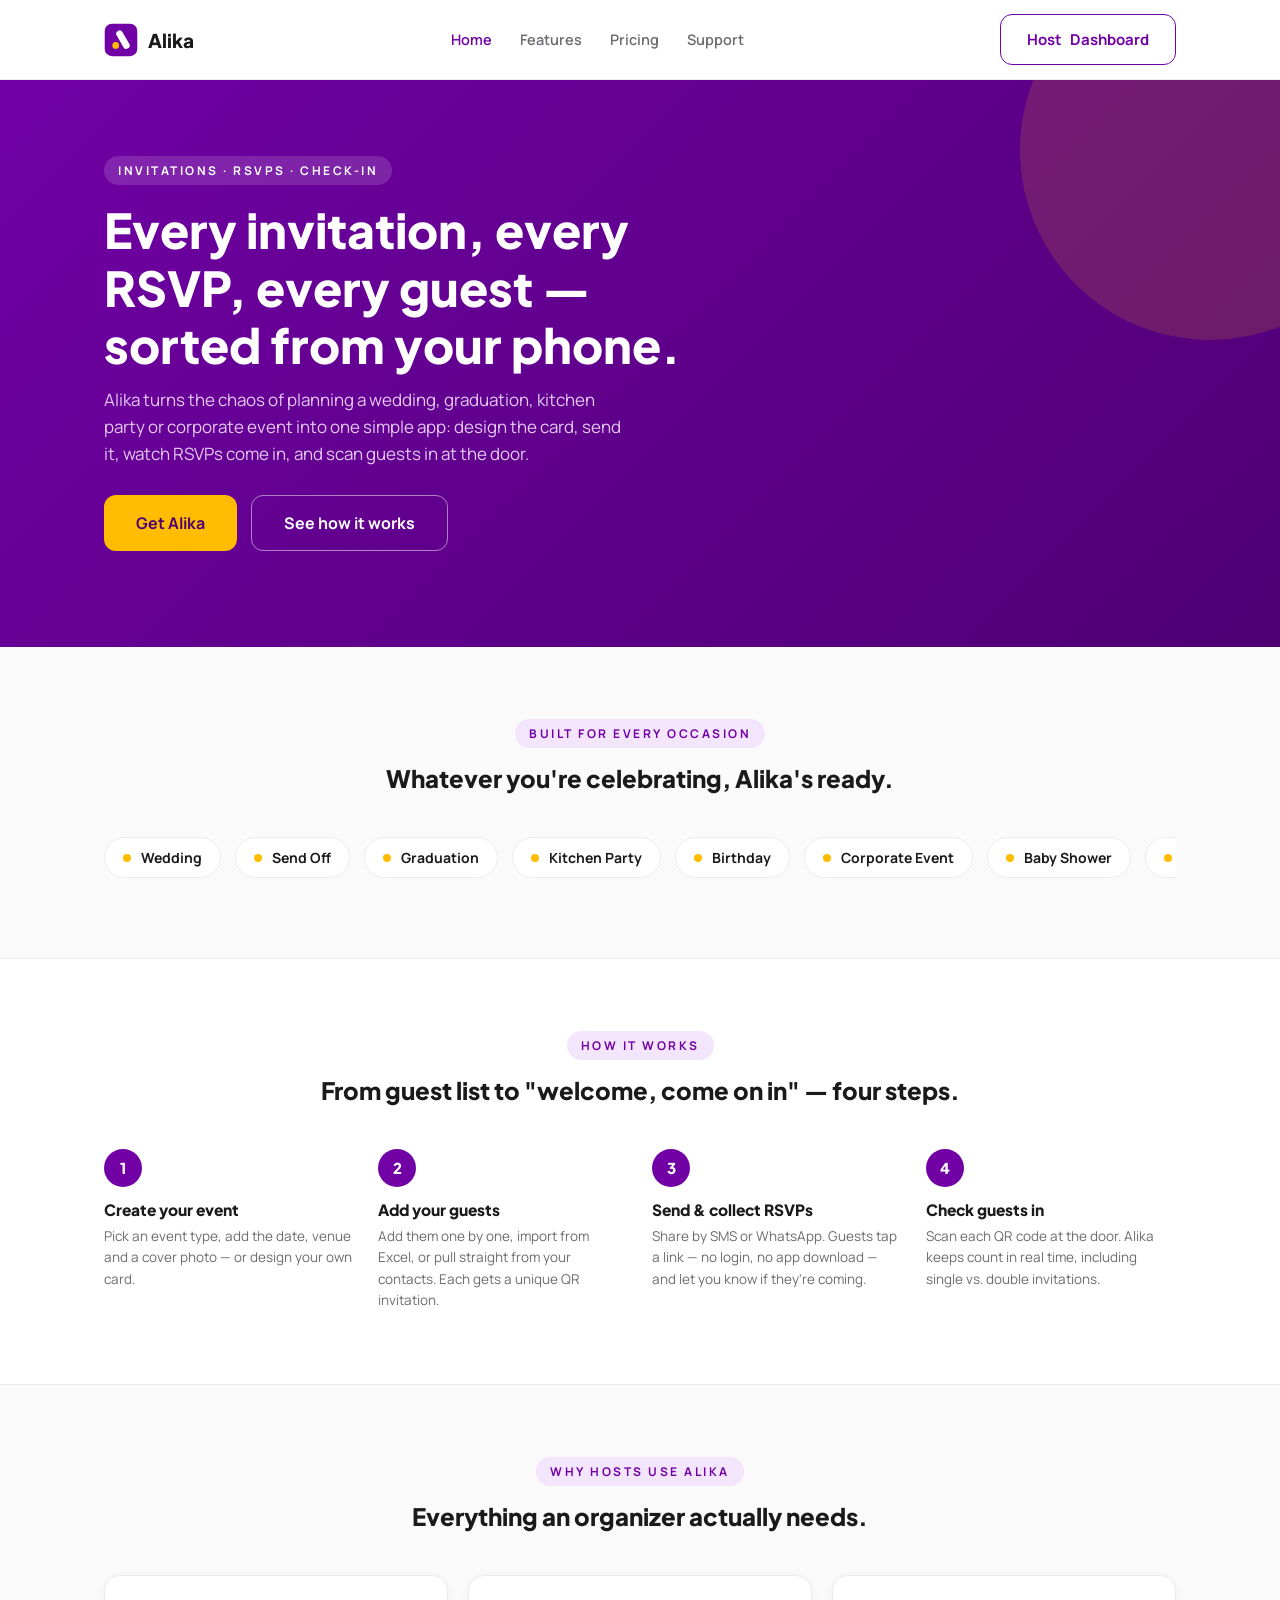
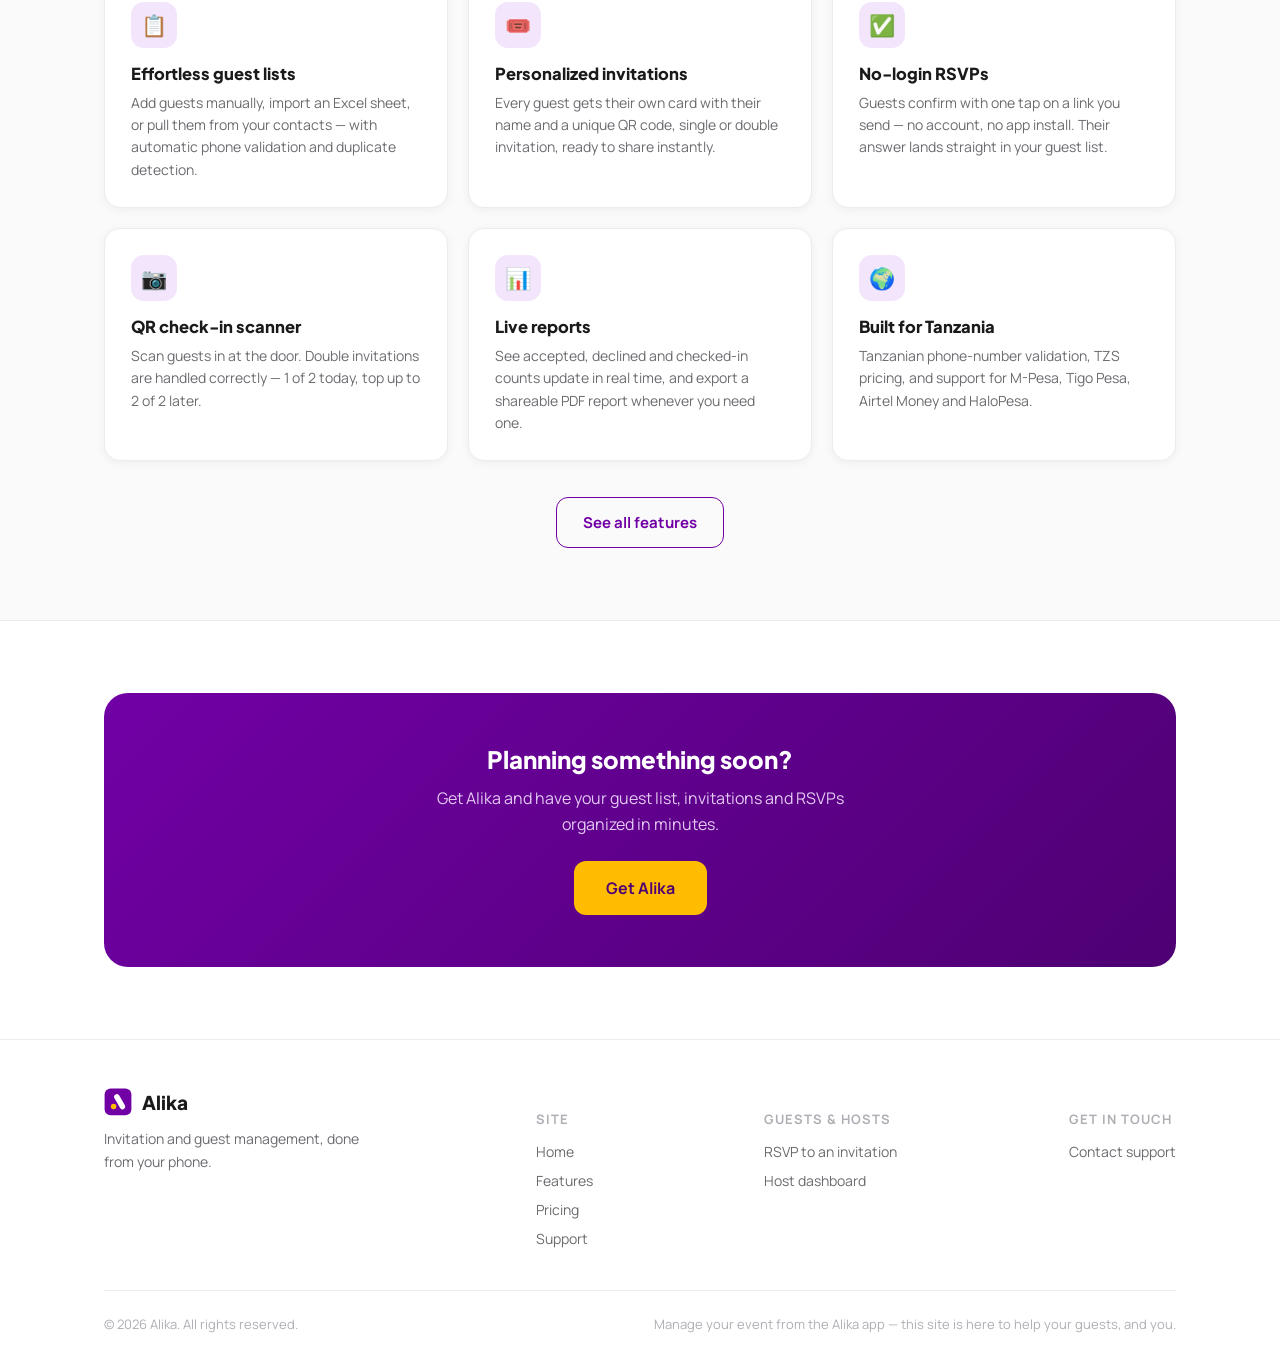
==== index.html @ 84615968 "Add files via upload" ====
<!DOCTYPE html>
<html lang="en">
<head>
<meta charset="UTF-8" />
<meta name="viewport" content="width=device-width, initial-scale=1.0" />
<title>Alika — Effortless invitations & RSVPs for your event</title>
<meta name="description" content="Alika helps you design invitations, manage your guest list, collect RSVPs and check guests in at the door — all from your phone." />
<link rel="stylesheet" href="assets/css/style.css" />
</head>
<body>

<header class="site-header">
  <nav class="nav container">
    <a href="index.html" class="brand">
      <svg width="34" height="34" viewBox="0 0 288 288" aria-hidden="true">
        <rect x="6.22" y="5.37" width="275.56" height="275.56" rx="61.67" ry="61.67" fill="#7100A5"/>
        <circle cx="98.98" cy="190.25" r="28.35" fill="#FFBC00"/>
        <g transform="translate(-49.05 99.25) rotate(-30)">
          <rect x="132.33" y="56.11" width="56.69" height="170.08" rx="28.35" ry="28.35" fill="#fff"/>
        </g>
      </svg>
      Alika
    </a>
    <div class="nav-links">
      <a href="index.html" data-page="index.html">Home</a>
      <a href="features.html" data-page="features.html">Features</a>
      <a href="pricing.html" data-page="pricing.html">Pricing</a>
      <a href="support.html" data-page="support.html">Support</a>
    </div>
    <div class="nav-cta">
      <a href="dashboard.html" class="btn btn-outline"><span class="full">Host </span>Dashboard</a>
      <button class="nav-toggle" aria-label="Toggle menu"><span></span><span></span><span></span></button>
    </div>
  </nav>
</header>

<section class="hero">
  <div class="container">
    <div class="hero-inner">
      <span class="eyebrow">Invitations · RSVPs · Check-in</span>
      <h1>Every invitation, every RSVP, every guest — sorted from your phone.</h1>
      <p class="lead">Alika turns the chaos of planning a wedding, graduation, kitchen party or corporate event into one simple app: design the card, send it, watch RSVPs come in, and scan guests in at the door.</p>
      <div class="hero-actions">
        <a href="support.html#get-alika" class="btn btn-gold btn-lg">Get Alika</a>
        <a href="features.html" class="btn btn-outline btn-lg" style="border-color:rgba(255,255,255,0.5); color:#fff;">See how it works</a>
      </div>
    </div>
  </div>
</section>

<section>
  <div class="container">
    <div class="section-head center">
      <span class="eyebrow">Built for every occasion</span>
      <h2>Whatever you're celebrating, Alika's ready.</h2>
    </div>
    <div class="type-strip">
      <div class="type-chip"><span class="dot"></span>Wedding</div>
      <div class="type-chip"><span class="dot"></span>Send Off</div>
      <div class="type-chip"><span class="dot"></span>Graduation</div>
      <div class="type-chip"><span class="dot"></span>Kitchen Party</div>
      <div class="type-chip"><span class="dot"></span>Birthday</div>
      <div class="type-chip"><span class="dot"></span>Corporate Event</div>
      <div class="type-chip"><span class="dot"></span>Baby Shower</div>
      <div class="type-chip"><span class="dot"></span>Conference</div>
      <div class="type-chip"><span class="dot"></span>Anniversary</div>
      <div class="type-chip"><span class="dot"></span>+ anything else</div>
    </div>
  </div>
</section>

<section style="background:#fff; border-top:1px solid var(--border); border-bottom:1px solid var(--border);">
  <div class="container">
    <div class="section-head center">
      <span class="eyebrow">How it works</span>
      <h2>From guest list to "welcome, come on in" — four steps.</h2>
    </div>
    <div class="steps">
      <div class="step">
        <div class="step-num">1</div>
        <h4>Create your event</h4>
        <p>Pick an event type, add the date, venue and a cover photo — or design your own card.</p>
      </div>
      <div class="step">
        <div class="step-num">2</div>
        <h4>Add your guests</h4>
        <p>Add them one by one, import from Excel, or pull straight from your contacts. Each gets a unique QR invitation.</p>
      </div>
      <div class="step">
        <div class="step-num">3</div>
        <h4>Send &amp; collect RSVPs</h4>
        <p>Share by SMS or WhatsApp. Guests tap a link — no login, no app download — and let you know if they're coming.</p>
      </div>
      <div class="step">
        <div class="step-num">4</div>
        <h4>Check guests in</h4>
        <p>Scan each QR code at the door. Alika keeps count in real time, including single vs. double invitations.</p>
      </div>
    </div>
  </div>
</section>

<section>
  <div class="container">
    <div class="section-head center">
      <span class="eyebrow">Why hosts use Alika</span>
      <h2>Everything an organizer actually needs.</h2>
    </div>
    <div class="grid grid-3">
      <div class="card feature-card">
        <div class="feature-icon">📋</div>
        <h3>Effortless guest lists</h3>
        <p>Add guests manually, import an Excel sheet, or pull them from your contacts — with automatic phone validation and duplicate detection.</p>
      </div>
      <div class="card feature-card">
        <div class="feature-icon">🎟️</div>
        <h3>Personalized invitations</h3>
        <p>Every guest gets their own card with their name and a unique QR code, single or double invitation, ready to share instantly.</p>
      </div>
      <div class="card feature-card">
        <div class="feature-icon">✅</div>
        <h3>No-login RSVPs</h3>
        <p>Guests confirm with one tap on a link you send — no account, no app install. Their answer lands straight in your guest list.</p>
      </div>
      <div class="card feature-card">
        <div class="feature-icon">📷</div>
        <h3>QR check-in scanner</h3>
        <p>Scan guests in at the door. Double invitations are handled correctly — 1 of 2 today, top up to 2 of 2 later.</p>
      </div>
      <div class="card feature-card">
        <div class="feature-icon">📊</div>
        <h3>Live reports</h3>
        <p>See accepted, declined and checked-in counts update in real time, and export a shareable PDF report whenever you need one.</p>
      </div>
      <div class="card feature-card">
        <div class="feature-icon">🌍</div>
        <h3>Built for Tanzania</h3>
        <p>Tanzanian phone-number validation, TZS pricing, and support for M-Pesa, Tigo Pesa, Airtel Money and HaloPesa.</p>
      </div>
    </div>
    <div class="text-center" style="margin-top:36px;">
      <a href="features.html" class="btn btn-outline">See all features</a>
    </div>
  </div>
</section>

<section style="background:#fff; border-top:1px solid var(--border);">
  <div class="container">
    <div class="cta-band">
      <h2>Planning something soon?</h2>
      <p>Get Alika and have your guest list, invitations and RSVPs organized in minutes.</p>
      <div class="hero-actions" style="justify-content:center; margin-top:24px;">
        <a href="support.html#get-alika" class="btn btn-gold btn-lg">Get Alika</a>
      </div>
    </div>
  </div>
</section>

<footer class="site-footer">
  <div class="container">
    <div class="footer-grid">
      <div class="footer-col" style="max-width:260px;">
        <div class="brand" style="margin-bottom:12px;">
          <svg width="28" height="28" viewBox="0 0 288 288" aria-hidden="true">
            <rect x="6.22" y="5.37" width="275.56" height="275.56" rx="61.67" ry="61.67" fill="#7100A5"/>
            <circle cx="98.98" cy="190.25" r="28.35" fill="#FFBC00"/>
            <g transform="translate(-49.05 99.25) rotate(-30)"><rect x="132.33" y="56.11" width="56.69" height="170.08" rx="28.35" ry="28.35" fill="#fff"/></g>
          </svg>
          Alika
        </div>
        <p style="margin-bottom:0;">Invitation and guest management, done from your phone.</p>
      </div>
      <div class="footer-col">
        <h5>Site</h5>
        <a href="index.html">Home</a>
        <a href="features.html">Features</a>
        <a href="pricing.html">Pricing</a>
        <a href="support.html">Support</a>
      </div>
      <div class="footer-col">
        <h5>Guests &amp; hosts</h5>
        <a href="rsvp.html">RSVP to an invitation</a>
        <a href="dashboard.html">Host dashboard</a>
      </div>
      <div class="footer-col">
        <h5>Get in touch</h5>
        <a href="support.html">Contact support</a>
      </div>
    </div>
    <div class="footer-bottom">
      <span>© 2026 Alika. All rights reserved.</span>
      <span>Manage your event from the Alika app — this site is here to help your guests, and you.</span>
    </div>
  </div>
</footer>

<script src="assets/js/site.js"></script>
</body>
</html>
---- assets/css/style.css ----
/* ============================================================
   Alika marketing site — shared styles
   Brand palette matches src/theme/colors.ts in the Alika app.
   ============================================================ */

@import url('https://fonts.googleapis.com/css2?family=Plus+Jakarta+Sans:wght@500;600;700;800&family=Manrope:wght@400;500;600;700&display=swap');

:root {
  --purple: #7100A5;
  --purple-dark: #4E0073;
  --purple-tint: #F3E5FB;
  --gold: #FFBC00;
  --gold-tint: #FFF6DC;

  --white: #FFFFFF;
  --bg: #FAFAFA;

  --text-primary: #1A1A1A;
  --text-secondary: #6B6B70;
  --text-muted: #B0AEB5;

  --green: #1F9D55;
  --green-tint: #E8F8EE;
  --red: #E0364A;
  --red-tint: #FDEAEC;

  --border: #ECECEE;

  --radius-card: 16px;
  --radius-btn: 12px;
  --shadow-card: 0 2px 10px rgba(26, 26, 26, 0.05);
  --shadow-pop: 0 12px 32px rgba(113, 0, 165, 0.16);
}

* { box-sizing: border-box; }
html { scroll-behavior: smooth; }
body {
  margin: 0;
  font-family: 'Manrope', sans-serif;
  color: var(--text-primary);
  background: var(--bg);
  -webkit-font-smoothing: antialiased;
}
img { max-width: 100%; display: block; }
a { color: inherit; text-decoration: none; }
h1, h2, h3, h4 {
  font-family: 'Plus Jakarta Sans', sans-serif;
  font-weight: 800;
  line-height: 1.2;
  margin: 0 0 12px;
}
p { line-height: 1.6; margin: 0 0 16px; color: var(--text-secondary); }

.container {
  width: 100%;
  max-width: 1120px;
  margin: 0 auto;
  padding: 0 24px;
}

.eyebrow {
  display: inline-block;
  font-family: 'Manrope', sans-serif;
  font-weight: 700;
  font-size: 12px;
  letter-spacing: 2.5px;
  text-transform: uppercase;
  color: var(--purple);
  background: var(--purple-tint);
  padding: 6px 14px;
  border-radius: 999px;
  margin-bottom: 16px;
}

/* ---------- buttons ---------- */
.btn {
  display: inline-flex;
  align-items: center;
  justify-content: center;
  gap: 8px;
  font-family: 'Manrope', sans-serif;
  font-weight: 700;
  font-size: 15px;
  padding: 14px 26px;
  border-radius: var(--radius-btn);
  border: none;
  cursor: pointer;
  transition: transform .15s ease, box-shadow .15s ease, background .15s ease;
  white-space: nowrap;
}
.btn:active { transform: scale(0.98); }
.btn-primary { background: var(--purple); color: #fff; box-shadow: var(--shadow-pop); }
.btn-primary:hover { background: #5c0086; }
.btn-gold { background: var(--gold); color: var(--purple-dark); }
.btn-gold:hover { background: #e6a900; }
.btn-outline { background: transparent; color: var(--purple); border: 1.5px solid var(--purple); }
.btn-outline:hover { background: var(--purple-tint); }
.btn-ghost { background: transparent; color: var(--text-primary); }
.btn-block { width: 100%; }
.btn-lg { padding: 16px 32px; font-size: 16px; }

/* ---------- nav ---------- */
.site-header {
  position: sticky;
  top: 0;
  z-index: 100;
  background: rgba(255,255,255,0.9);
  backdrop-filter: saturate(180%) blur(10px);
  border-bottom: 1px solid var(--border);
}
.nav {
  display: flex;
  align-items: center;
  justify-content: space-between;
  padding: 14px 24px;
}
.brand { display: flex; align-items: center; gap: 10px; font-family: 'Plus Jakarta Sans', sans-serif; font-weight: 800; font-size: 19px; color: var(--text-primary); }
.brand svg { display: block; }
.nav-links { display: flex; align-items: center; gap: 28px; }
.nav-links a { font-weight: 600; font-size: 14.5px; color: var(--text-secondary); padding: 8px 0; }
.nav-links a:hover, .nav-links a.active { color: var(--purple); }
.nav-cta { display: flex; align-items: center; gap: 12px; }
.nav-toggle {
  display: none;
  background: none; border: none; cursor: pointer; padding: 6px;
}
.nav-toggle span { display: block; width: 22px; height: 2px; background: var(--text-primary); margin: 5px 0; border-radius: 2px; }

@media (max-width: 860px) {
  .nav-links { position: fixed; top: 64px; left: 0; right: 0; background: #fff; flex-direction: column; align-items: flex-start; padding: 18px 24px 26px; gap: 6px; border-bottom: 1px solid var(--border); box-shadow: var(--shadow-card); transform: translateY(-8px); opacity: 0; pointer-events: none; transition: all .2s ease; }
  .nav-links.open { transform: translateY(0); opacity: 1; pointer-events: auto; }
  .nav-links a { width: 100%; padding: 10px 0; }
  .nav-toggle { display: block; }
  .nav-cta .btn { padding: 10px 16px; font-size: 13.5px; }
  .nav-cta .btn span.full { display: none; }
}

/* ---------- hero ---------- */
.hero {
  background: linear-gradient(135deg, var(--purple) 0%, var(--purple-dark) 100%);
  color: #fff;
  padding: 76px 0 96px;
  position: relative;
  overflow: hidden;
}
.hero::after {
  content: "";
  position: absolute;
  right: -120px; top: -120px;
  width: 380px; height: 380px;
  border-radius: 50%;
  background: rgba(255, 188, 0, 0.14);
}
.hero-inner { position: relative; z-index: 1; max-width: 640px; }
.hero h1 { font-size: clamp(32px, 5vw, 48px); color: #fff; }
.hero .eyebrow { background: rgba(255,255,255,0.14); color: #fff; }
.hero p.lead { color: #E4C9F2; font-size: 17px; max-width: 520px; }
.hero-actions { display: flex; gap: 14px; flex-wrap: wrap; margin-top: 28px; }

/* ---------- sections ---------- */
section { padding: 72px 0; }
.section-head { max-width: 640px; margin-bottom: 44px; }
.section-head.center { margin-left: auto; margin-right: auto; text-align: center; }

/* ---------- event type strip ---------- */
.type-strip { display: flex; gap: 14px; overflow-x: auto; padding-bottom: 8px; scrollbar-width: thin; }
.type-chip {
  flex: 0 0 auto;
  display: flex; align-items: center; gap: 10px;
  background: #fff; border: 1px solid var(--border); border-radius: 999px;
  padding: 10px 18px; font-weight: 700; font-size: 14px; color: var(--text-primary);
}
.type-chip .dot { width: 8px; height: 8px; border-radius: 50%; background: var(--gold); }

/* ---------- feature grid ---------- */
.grid { display: grid; gap: 20px; }
.grid-3 { grid-template-columns: repeat(3, 1fr); }
.grid-2 { grid-template-columns: repeat(2, 1fr); }
@media (max-width: 860px) { .grid-3, .grid-2 { grid-template-columns: 1fr; } }

.card {
  background: #fff;
  border: 1px solid var(--border);
  border-radius: var(--radius-card);
  padding: 26px;
  box-shadow: var(--shadow-card);
}
.feature-icon {
  width: 46px; height: 46px; border-radius: 13px;
  background: var(--purple-tint);
  display: flex; align-items: center; justify-content: center;
  font-size: 21px; margin-bottom: 16px;
}
.feature-card h3 { font-size: 16.5px; margin-bottom: 8px; }
.feature-card p { font-size: 14px; margin-bottom: 0; }

/* ---------- how it works ---------- */
.steps { display: grid; grid-template-columns: repeat(4, 1fr); gap: 24px; counter-reset: step; }
@media (max-width: 860px) { .steps { grid-template-columns: 1fr; } }
.step { position: relative; padding-left: 0; }
.step-num {
  width: 38px; height: 38px; border-radius: 50%;
  background: var(--purple); color: #fff;
  display: flex; align-items: center; justify-content: center;
  font-family: 'Plus Jakarta Sans', sans-serif; font-weight: 800; font-size: 15px;
  margin-bottom: 14px;
}
.step h4 { font-size: 15.5px; margin-bottom: 6px; }
.step p { font-size: 13.5px; margin-bottom: 0; }

/* ---------- stat cards ---------- */
.stat-card {
  background: #fff; border: 1px solid var(--border); border-radius: 14px;
  padding: 18px; flex: 1; min-width: 130px;
}
.stat-value { font-family: 'Plus Jakarta Sans', sans-serif; font-weight: 800; font-size: 26px; }
.stat-label { font-size: 12.5px; color: var(--text-secondary); font-weight: 600; margin-top: 2px; }

/* ---------- pricing ---------- */
.plan-card { position: relative; }
.plan-card.premium { border: 1.5px solid var(--gold); }
.badge-recommended {
  display: inline-flex; align-items: center; gap: 5px;
  background: var(--gold-tint); color: var(--gold);
  font-size: 11px; font-weight: 700; letter-spacing: .4px;
  padding: 5px 10px; border-radius: 8px; margin-bottom: 10px;
}
.plan-price { font-family: 'Plus Jakarta Sans', sans-serif; font-weight: 800; font-size: 22px; color: var(--gold); margin: 14px 0 4px; }
.plan-price.free { color: var(--purple); }
.plan-list { list-style: none; padding: 0; margin: 16px 0 22px; }
.plan-list li { position: relative; padding-left: 24px; font-size: 14px; color: var(--text-secondary); margin-bottom: 10px; }
.plan-list li::before { content: "✓"; position: absolute; left: 0; color: var(--green); font-weight: 700; }

.pay-grid { display: grid; grid-template-columns: repeat(3, 1fr); gap: 12px; max-width: 420px; }
@media (max-width: 500px) { .pay-grid { grid-template-columns: repeat(2, 1fr); } }
.pay-tile {
  aspect-ratio: 1.6; background: #fff; border: 1px solid var(--border); border-radius: 14px;
  display: flex; align-items: center; justify-content: center;
  font-weight: 700; font-size: 12.5px; color: var(--text-secondary); text-align: center; padding: 6px;
}

/* ---------- CTA band ---------- */
.cta-band {
  background: linear-gradient(135deg, var(--purple) 0%, var(--purple-dark) 100%);
  border-radius: 24px; color: #fff; padding: 52px 40px; text-align: center;
}
.cta-band h2 { color: #fff; }
.cta-band p { color: #E4C9F2; max-width: 480px; margin-left: auto; margin-right: auto; }

/* ---------- footer ---------- */
.site-footer { border-top: 1px solid var(--border); padding: 48px 0 28px; background: #fff; }
.footer-grid { display: flex; justify-content: space-between; flex-wrap: wrap; gap: 32px; margin-bottom: 32px; }
.footer-col h5 { font-size: 13px; text-transform: uppercase; letter-spacing: 1px; color: var(--text-muted); margin-bottom: 14px; }
.footer-col a, .footer-col p { display: block; font-size: 14px; color: var(--text-secondary); margin-bottom: 10px; }
.footer-col a:hover { color: var(--purple); }
.footer-bottom { display: flex; justify-content: space-between; flex-wrap: wrap; gap: 10px; padding-top: 24px; border-top: 1px solid var(--border); font-size: 13px; color: var(--text-muted); }

/* ---------- forms (dashboard login etc.) ---------- */
.form-field { margin-bottom: 16px; text-align: left; }
.form-field label { display: block; font-size: 13px; font-weight: 700; margin-bottom: 6px; color: var(--text-primary); }
.form-field input {
  width: 100%; padding: 13px 14px; border-radius: 10px; border: 1.5px solid var(--border);
  font-family: 'Manrope', sans-serif; font-size: 14.5px; background: #fff; color: var(--text-primary);
}
.form-field input:focus { outline: none; border-color: var(--purple); }
.form-error {
  background: var(--red-tint); color: var(--red); font-size: 13.5px; font-weight: 600;
  padding: 10px 14px; border-radius: 10px; margin-bottom: 16px; display: none;
}
.form-note { font-size: 13px; color: var(--text-muted); margin-top: 14px; text-align: center; }

/* ---------- badges ---------- */
.badge { display: inline-flex; align-items: center; gap: 5px; font-size: 12px; font-weight: 700; padding: 4px 10px; border-radius: 999px; }
.badge-accepted { background: var(--green-tint); color: var(--green); }
.badge-declined { background: var(--red-tint); color: var(--red); }
.badge-pending { background: #F0F0F2; color: var(--text-secondary); }

/* ---------- utility ---------- */
.flex { display: flex; }
.flex-wrap { flex-wrap: wrap; }
.gap-12 { gap: 12px; }
.gap-20 { gap: 20px; }
.text-center { text-align: center; }
.mt-0 { margin-top: 0; }
.hidden { display: none !important; }
.muted { color: var(--text-muted); }
.small { font-size: 13px; }

@media (max-width: 640px) {
  section { padding: 52px 0; }
  .hero { padding: 56px 0 72px; }
  .cta-band { padding: 40px 24px; }
}
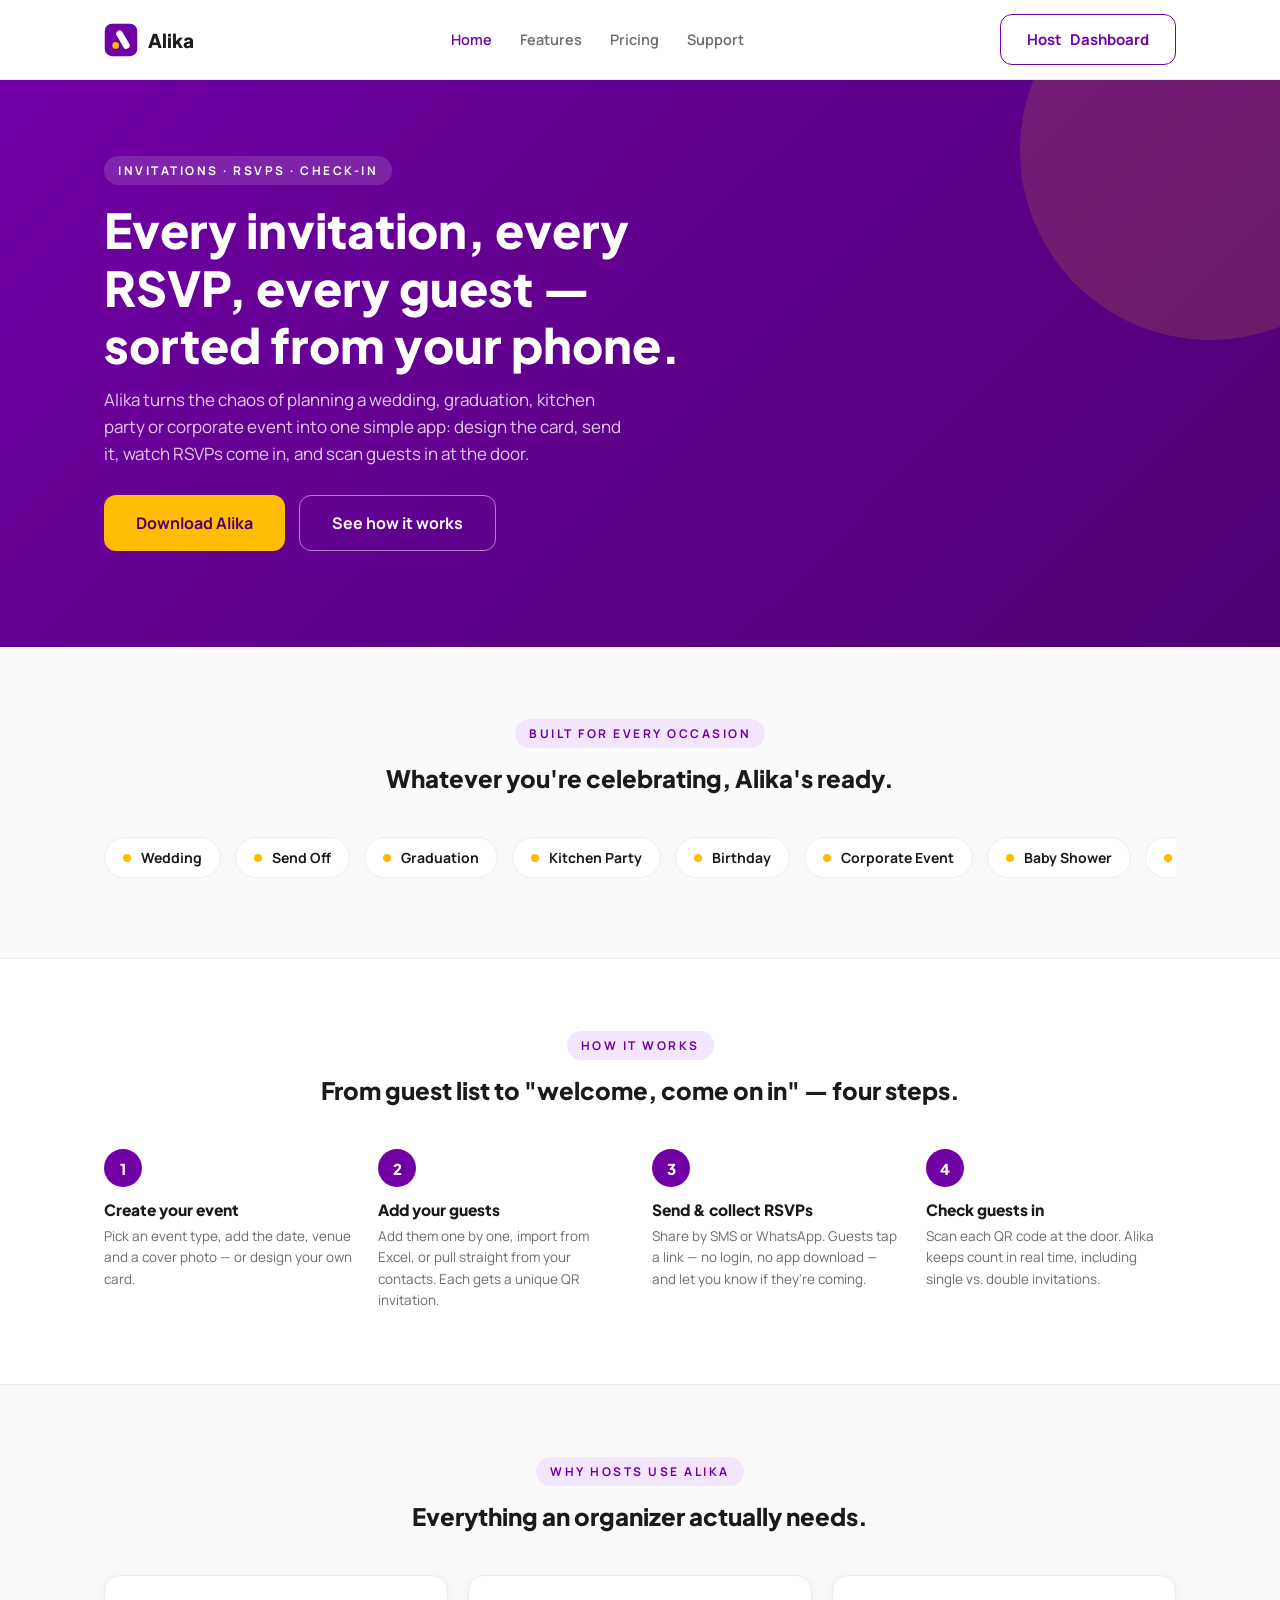
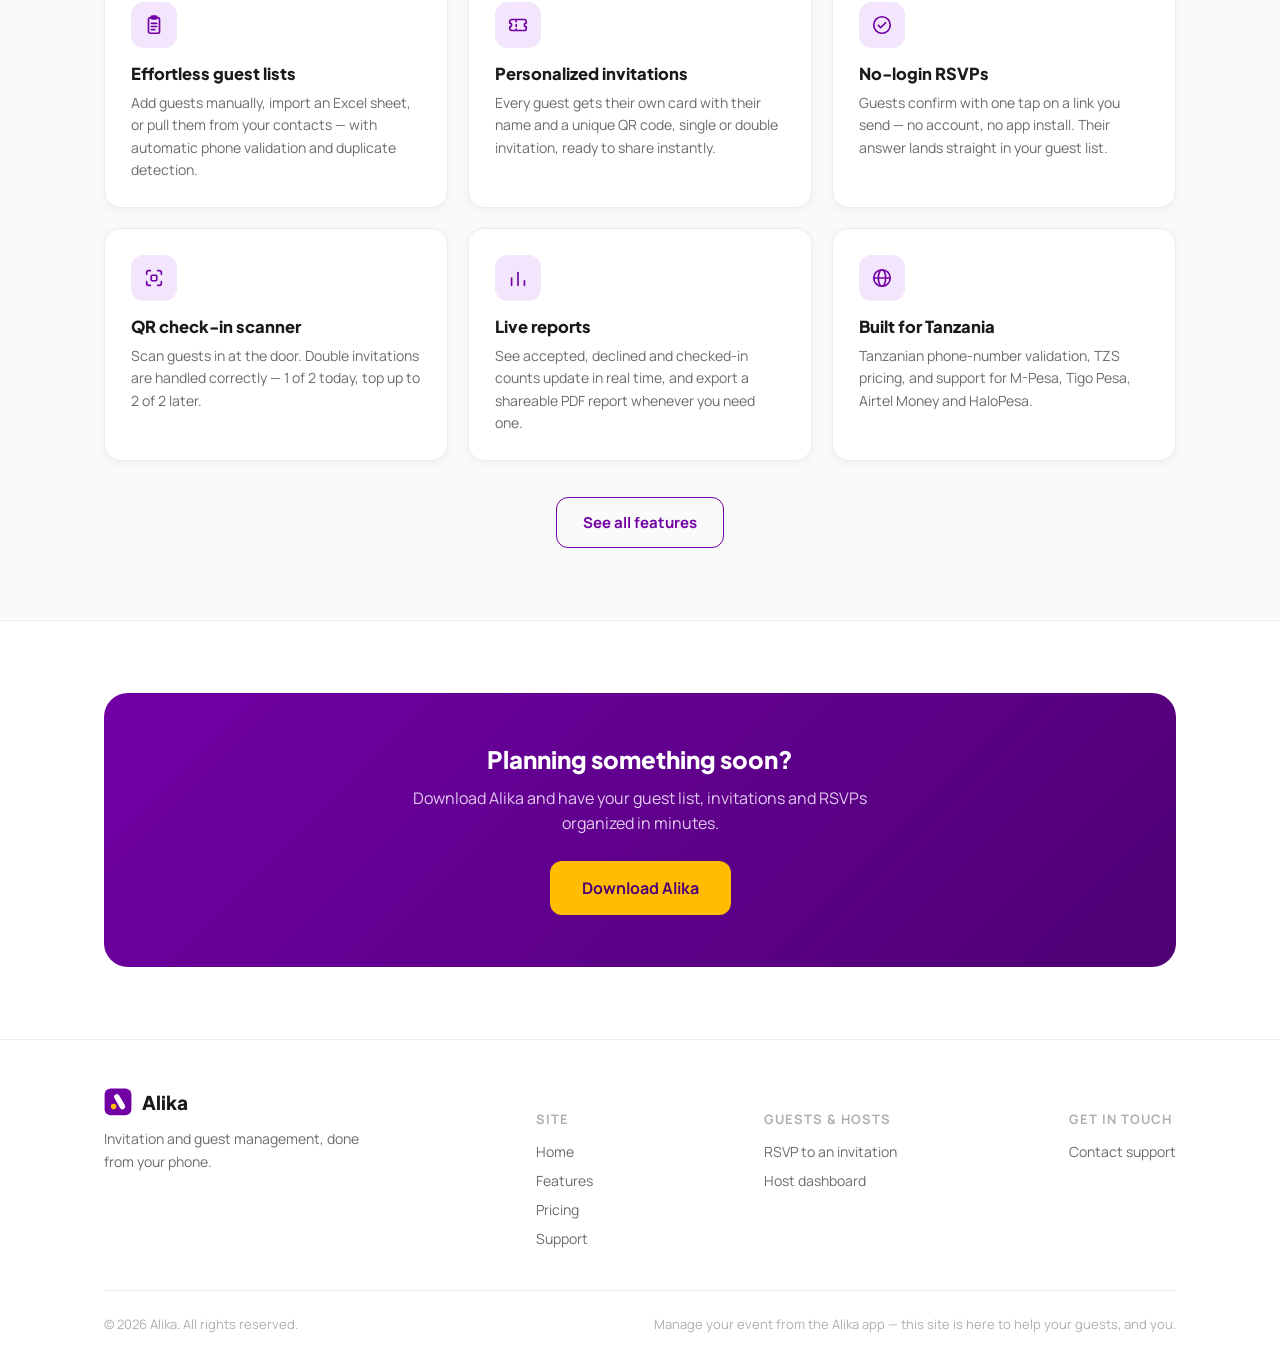
==== commit c7eb99ba: "Add files via upload" ====
--- a/index.html
+++ b/index.html
@@ -36,12 +36,12 @@
 
 <section class="hero">
   <div class="container">
-    <div class="hero-inner">
+    <div class="hero-inner" data-reveal="up">
       <span class="eyebrow">Invitations · RSVPs · Check-in</span>
       <h1>Every invitation, every RSVP, every guest — sorted from your phone.</h1>
       <p class="lead">Alika turns the chaos of planning a wedding, graduation, kitchen party or corporate event into one simple app: design the card, send it, watch RSVPs come in, and scan guests in at the door.</p>
       <div class="hero-actions">
-        <a href="support.html#get-alika" class="btn btn-gold btn-lg">Get Alika</a>
+        <a href="support.html#download-alika" class="btn btn-gold btn-lg">Download Alika</a>
         <a href="features.html" class="btn btn-outline btn-lg" style="border-color:rgba(255,255,255,0.5); color:#fff;">See how it works</a>
       </div>
     </div>
@@ -50,11 +50,11 @@
 
 <section>
   <div class="container">
-    <div class="section-head center">
+    <div class="section-head center" data-reveal="up">
       <span class="eyebrow">Built for every occasion</span>
       <h2>Whatever you're celebrating, Alika's ready.</h2>
     </div>
-    <div class="type-strip">
+    <div class="type-strip" data-reveal="up">
       <div class="type-chip"><span class="dot"></span>Wedding</div>
       <div class="type-chip"><span class="dot"></span>Send Off</div>
       <div class="type-chip"><span class="dot"></span>Graduation</div>
@@ -71,27 +71,27 @@
 
 <section style="background:#fff; border-top:1px solid var(--border); border-bottom:1px solid var(--border);">
   <div class="container">
-    <div class="section-head center">
+    <div class="section-head center" data-reveal="up">
       <span class="eyebrow">How it works</span>
       <h2>From guest list to "welcome, come on in" — four steps.</h2>
     </div>
     <div class="steps">
-      <div class="step">
+      <div class="step" data-reveal="up">
         <div class="step-num">1</div>
         <h4>Create your event</h4>
         <p>Pick an event type, add the date, venue and a cover photo — or design your own card.</p>
       </div>
-      <div class="step">
+      <div class="step" data-reveal="up">
         <div class="step-num">2</div>
         <h4>Add your guests</h4>
         <p>Add them one by one, import from Excel, or pull straight from your contacts. Each gets a unique QR invitation.</p>
       </div>
-      <div class="step">
+      <div class="step" data-reveal="up">
         <div class="step-num">3</div>
         <h4>Send &amp; collect RSVPs</h4>
         <p>Share by SMS or WhatsApp. Guests tap a link — no login, no app download — and let you know if they're coming.</p>
       </div>
-      <div class="step">
+      <div class="step" data-reveal="up">
         <div class="step-num">4</div>
         <h4>Check guests in</h4>
         <p>Scan each QR code at the door. Alika keeps count in real time, including single vs. double invitations.</p>
@@ -102,38 +102,50 @@
 
 <section>
   <div class="container">
-    <div class="section-head center">
+    <div class="section-head center" data-reveal="up">
       <span class="eyebrow">Why hosts use Alika</span>
       <h2>Everything an organizer actually needs.</h2>
     </div>
     <div class="grid grid-3">
-      <div class="card feature-card">
-        <div class="feature-icon">📋</div>
+      <div class="card feature-card" data-reveal="left">
+        <div class="feature-icon">
+          <svg class="icon" viewBox="0 0 24 24"><rect x="6" y="4" width="12" height="17" rx="2"/><rect x="9" y="2.3" width="6" height="3" rx="1"/><line x1="9" y1="10.2" x2="15" y2="10.2"/><line x1="9" y1="13.6" x2="15" y2="13.6"/><line x1="9" y1="17" x2="13" y2="17"/></svg>
+        </div>
         <h3>Effortless guest lists</h3>
         <p>Add guests manually, import an Excel sheet, or pull them from your contacts — with automatic phone validation and duplicate detection.</p>
       </div>
-      <div class="card feature-card">
-        <div class="feature-icon">🎟️</div>
+      <div class="card feature-card" data-reveal="right">
+        <div class="feature-icon">
+          <svg class="icon" viewBox="0 0 24 24"><path d="M3 8a2 2 0 0 1 2-2h14a2 2 0 0 1 2 2v2a2 2 0 0 0 0 4v2a2 2 0 0 1-2 2H5a2 2 0 0 1-2-2v-2a2 2 0 0 0 0-4V8Z"/><line x1="10" y1="6.5" x2="10" y2="17.5" stroke-dasharray="2 3"/></svg>
+        </div>
         <h3>Personalized invitations</h3>
         <p>Every guest gets their own card with their name and a unique QR code, single or double invitation, ready to share instantly.</p>
       </div>
-      <div class="card feature-card">
-        <div class="feature-icon">✅</div>
+      <div class="card feature-card" data-reveal="left">
+        <div class="feature-icon">
+          <svg class="icon" viewBox="0 0 24 24"><circle cx="12" cy="12" r="9"/><path d="M8 12.5l2.5 2.5L16 9.5"/></svg>
+        </div>
         <h3>No-login RSVPs</h3>
         <p>Guests confirm with one tap on a link you send — no account, no app install. Their answer lands straight in your guest list.</p>
       </div>
-      <div class="card feature-card">
-        <div class="feature-icon">📷</div>
+      <div class="card feature-card" data-reveal="right">
+        <div class="feature-icon">
+          <svg class="icon" viewBox="0 0 24 24"><path d="M4 8V6a2 2 0 0 1 2-2h2"/><path d="M4 16v2a2 2 0 0 0 2 2h2"/><path d="M20 8V6a2 2 0 0 0-2-2h-2"/><path d="M20 16v2a2 2 0 0 1-2 2h-2"/><rect x="9" y="9" width="6" height="6" rx="1"/></svg>
+        </div>
         <h3>QR check-in scanner</h3>
         <p>Scan guests in at the door. Double invitations are handled correctly — 1 of 2 today, top up to 2 of 2 later.</p>
       </div>
-      <div class="card feature-card">
-        <div class="feature-icon">📊</div>
+      <div class="card feature-card" data-reveal="left">
+        <div class="feature-icon">
+          <svg class="icon" viewBox="0 0 24 24"><line x1="5" y1="20" x2="5" y2="12"/><line x1="12" y1="20" x2="12" y2="6"/><line x1="19" y1="20" x2="19" y2="15"/></svg>
+        </div>
         <h3>Live reports</h3>
         <p>See accepted, declined and checked-in counts update in real time, and export a shareable PDF report whenever you need one.</p>
       </div>
-      <div class="card feature-card">
-        <div class="feature-icon">🌍</div>
+      <div class="card feature-card" data-reveal="right">
+        <div class="feature-icon">
+          <svg class="icon" viewBox="0 0 24 24"><circle cx="12" cy="12" r="9"/><ellipse cx="12" cy="12" rx="4" ry="9"/><line x1="3" y1="12" x2="21" y2="12"/></svg>
+        </div>
         <h3>Built for Tanzania</h3>
         <p>Tanzanian phone-number validation, TZS pricing, and support for M-Pesa, Tigo Pesa, Airtel Money and HaloPesa.</p>
       </div>
@@ -146,11 +158,11 @@
 
 <section style="background:#fff; border-top:1px solid var(--border);">
   <div class="container">
-    <div class="cta-band">
+    <div class="cta-band" data-reveal="scale">
       <h2>Planning something soon?</h2>
-      <p>Get Alika and have your guest list, invitations and RSVPs organized in minutes.</p>
+      <p>Download Alika and have your guest list, invitations and RSVPs organized in minutes.</p>
       <div class="hero-actions" style="justify-content:center; margin-top:24px;">
-        <a href="support.html#get-alika" class="btn btn-gold btn-lg">Get Alika</a>
+        <a href="support.html#download-alika" class="btn btn-gold btn-lg">Download Alika</a>
       </div>
     </div>
   </div>
--- a/assets/css/style.css
+++ b/assets/css/style.css
@@ -291,3 +291,52 @@
   .hero { padding: 56px 0 72px; }
   .cta-band { padding: 40px 24px; }
 }
+
+/* ---------- icons (brand-colored line icons, replacing emoji) ---------- */
+.icon {
+  width: 22px;
+  height: 22px;
+  stroke: var(--purple);
+  fill: none;
+  stroke-width: 1.8;
+  stroke-linecap: round;
+  stroke-linejoin: round;
+  display: block;
+}
+.icon-gold { stroke: var(--gold); }
+.icon-white { stroke: #fff; }
+.icon-sm { width: 16px; height: 16px; }
+.icon-lg { width: 26px; height: 26px; }
+
+/* ---------- scroll reveal animations ---------- */
+[data-reveal] {
+  opacity: 0;
+  transform: translateY(28px);
+  transition: opacity .7s cubic-bezier(.2,.7,.3,1), transform .7s cubic-bezier(.2,.7,.3,1);
+  transition-delay: var(--reveal-delay, 0s);
+  will-change: opacity, transform;
+}
+[data-reveal="left"] { transform: translateX(-40px); }
+[data-reveal="right"] { transform: translateX(40px); }
+[data-reveal="scale"] { transform: scale(0.94); }
+[data-reveal].is-visible {
+  opacity: 1;
+  transform: none;
+}
+
+/* gentle stagger for items inside a grid/row, purely by position */
+.grid > [data-reveal]:nth-child(3n+1) { --reveal-delay: 0s; }
+.grid > [data-reveal]:nth-child(3n+2) { --reveal-delay: .1s; }
+.grid > [data-reveal]:nth-child(3n)   { --reveal-delay: .2s; }
+.steps > [data-reveal]:nth-child(1) { --reveal-delay: 0s; }
+.steps > [data-reveal]:nth-child(2) { --reveal-delay: .1s; }
+.steps > [data-reveal]:nth-child(3) { --reveal-delay: .2s; }
+.steps > [data-reveal]:nth-child(4) { --reveal-delay: .3s; }
+
+@media (prefers-reduced-motion: reduce) {
+  [data-reveal] {
+    transition: none !important;
+    opacity: 1 !important;
+    transform: none !important;
+  }
+}
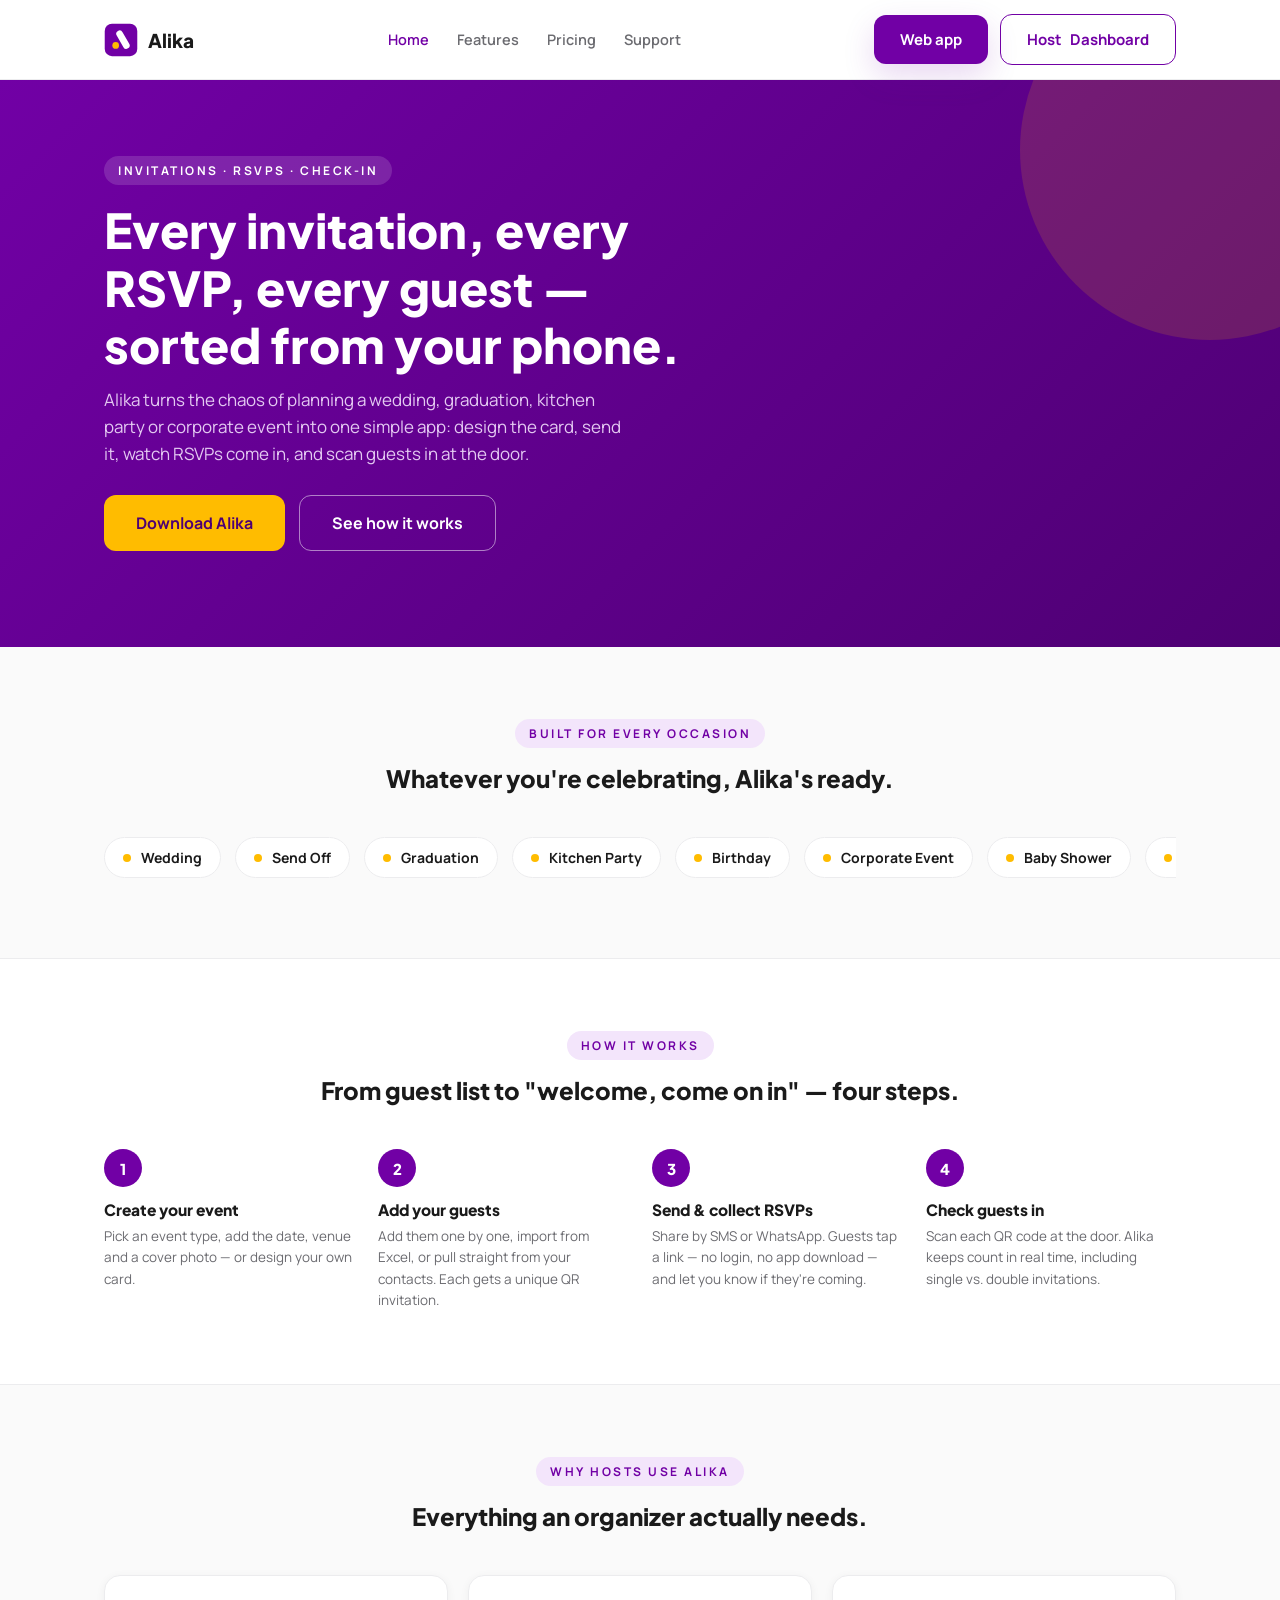
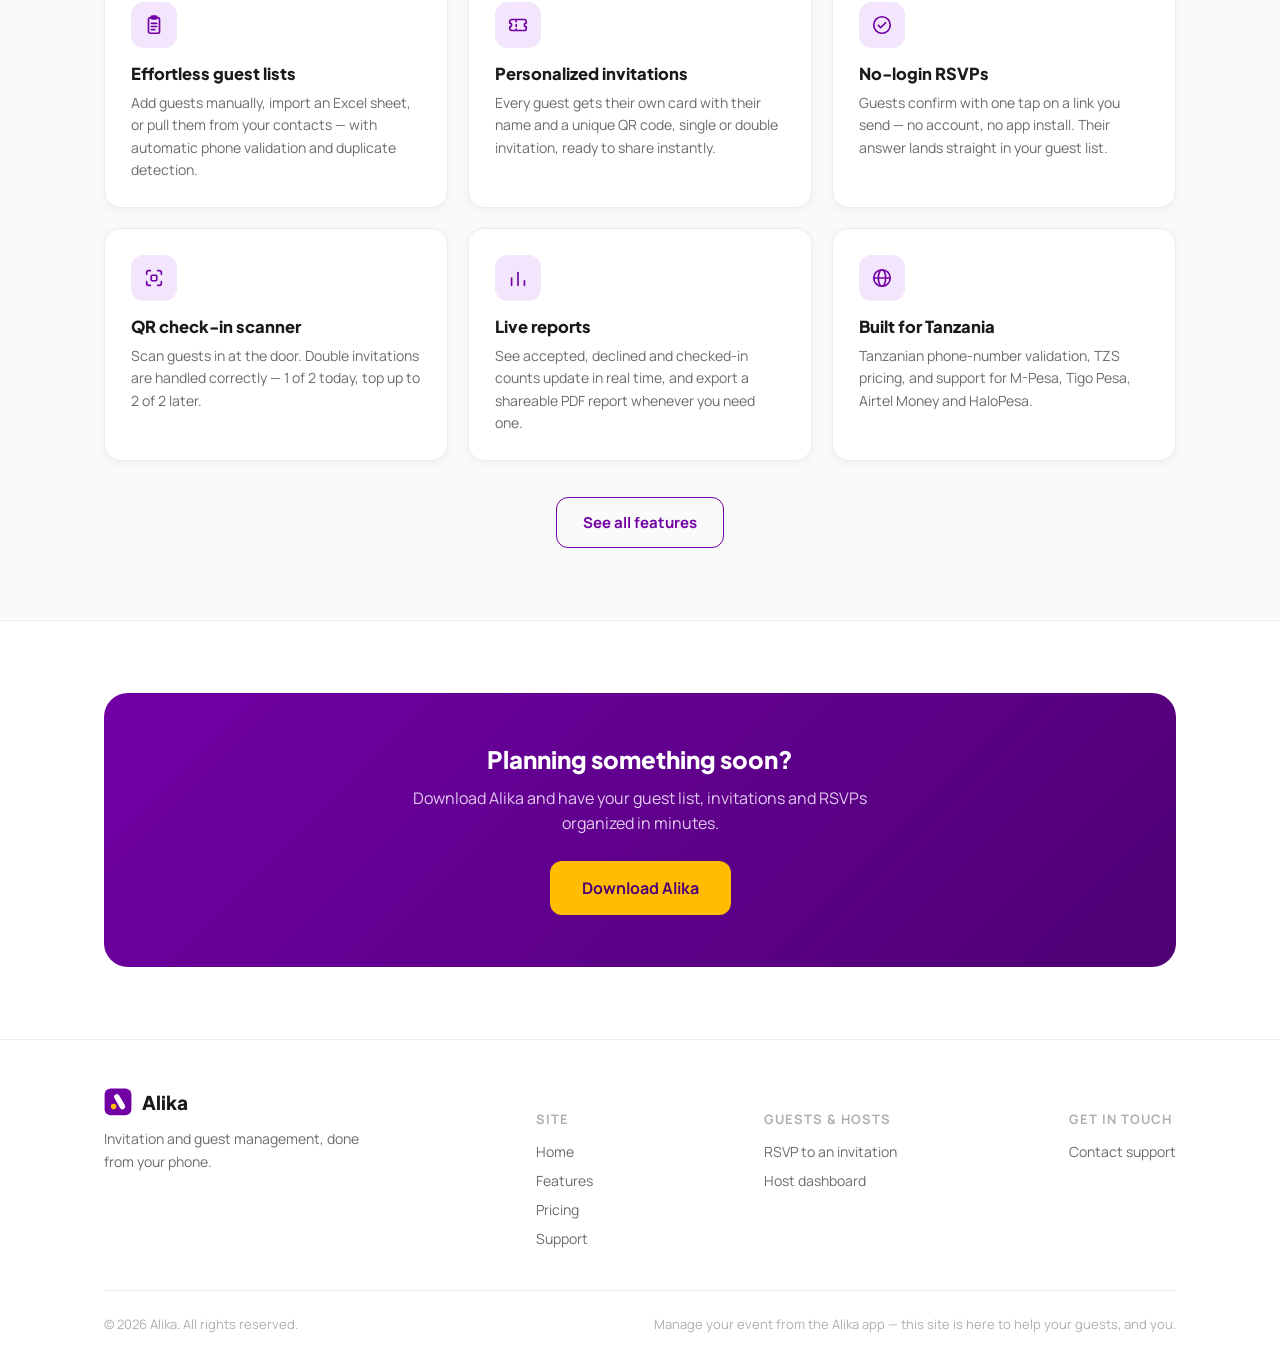
==== commit df015583: "Add Alika web app at /app and a Web app link in the site nav Co-Authored-By: Claude Sonnet 5.5 <nore" ====
--- a/index.html
+++ b/index.html
@@ -28,6 +28,7 @@
       <a href="support.html" data-page="support.html">Support</a>
     </div>
     <div class="nav-cta">
+      <a href="app/" class="btn btn-primary">Web app</a>
       <a href="dashboard.html" class="btn btn-outline"><span class="full">Host </span>Dashboard</a>
       <button class="nav-toggle" aria-label="Toggle menu"><span></span><span></span><span></span></button>
     </div>
